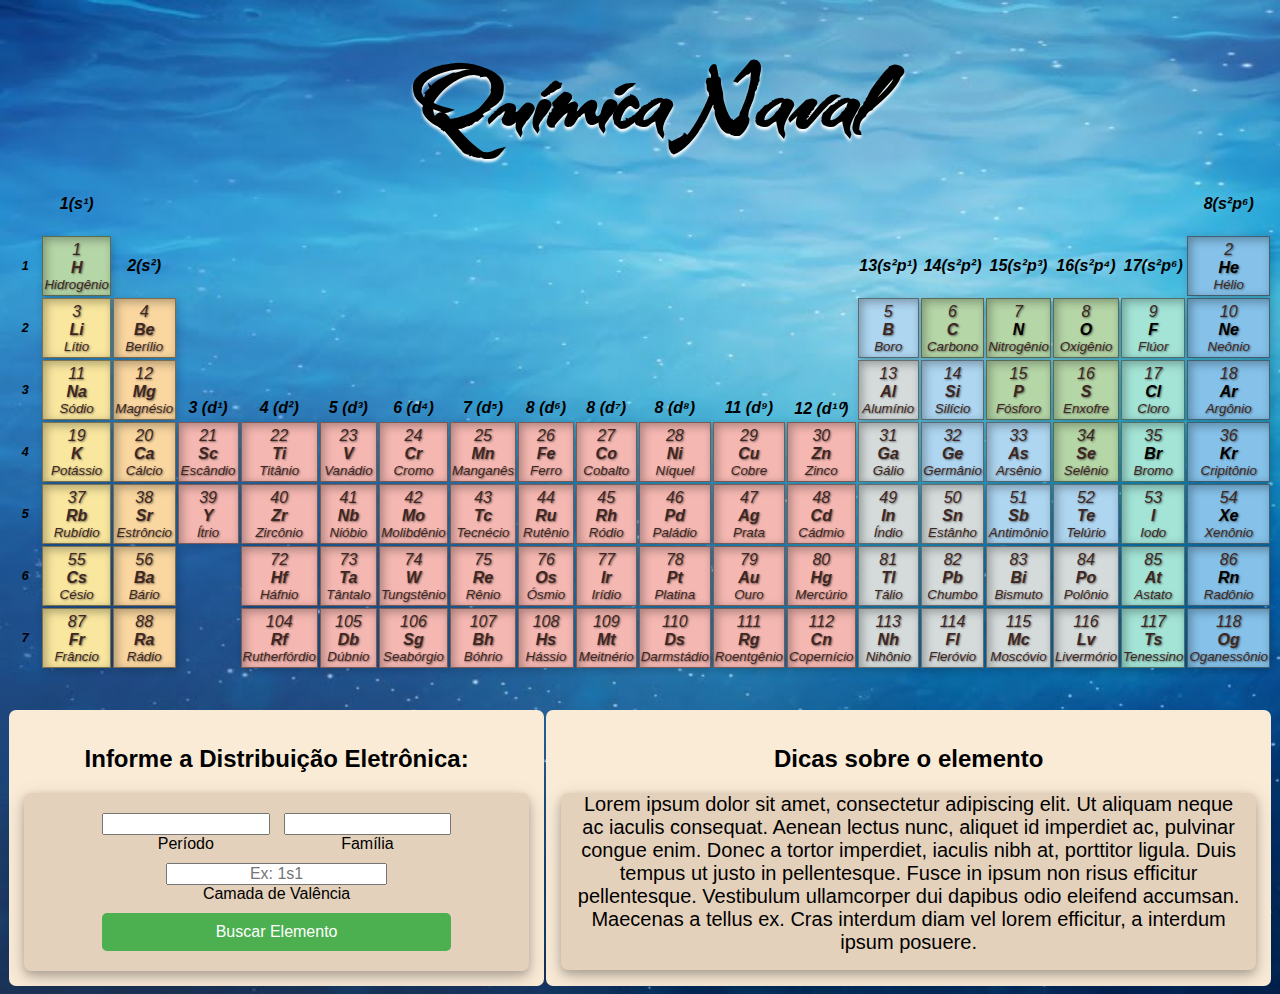
==== index.html @ 726f7382 "Química Naval" ====
<html lang="pt-br">

<head>
  <title>Tabela Periódica</title>
  <link rel="stylesheet" href="style.css" />
  <script src="script.js"></script>
  <meta charset="UTF-8" />
  <link rel="shortcut icon" href="favicon.png" type="image/x-icon">
  <link rel="preconnect" href="https://fonts.googleapis.com">
  <link rel="preconnect" href="https://fonts.gstatic.com" crossorigin>
  <link href="https://fonts.googleapis.com/css2?family=Kolker+Brush&display=swap" rel="stylesheet">
</head>

<body>
  <h1>Química Naval</h1>
  <div z">
    <table>
      <tr>
        <td></td>
        <td style="color: black">
          <b class="Family text-center">1(s¹)</b>
        </td>
        <td></td>
        <td></td>
        <td></td>
        <td></td>
        <td></td>
        <td></td>
        <td></td>
        <td></td>
        <td></td>
        <td></td>
        <td></td>
        <td></td>
        <td></td>
        <td></td>
        <td></td>
        <td></td>
        <td style="color: black">
          <b class="Family text-center">8(s²p⁶)</b>
        </td>
      </tr>

      <tr>
        <td style="color: black">
          <small class="periodNumbers"><sub>1</sub></small>
        </td>
        <td class="nao-metais tdBorder" data-period="1" data-group="1" data-valence="1s1">
          <span class="text-center">1</span>
          <b class="text-center">H</b>
          <small class="text-center">Hidrogênio</small>
        </td>
        <td style="color: black">
          <b class="Family text-center">2(s²)</b>
        </td>
        <td></td>
        <td></td>
        <td></td>
        <td></td>
        <td></td>
        <td></td>
        <td></td>
        <td></td>
        <td></td>
        <td></td>
        <td style="color: black">
          <b class="Family text-center">13(s²p¹)</b>
        </td>
        <td style="color: black">
          <b class="Family text-center">14(s²p²)</b>
        </td>
        <td style="color: black">
          <b class="Family text-center">15(s²p³)</b>
        </td>
        <td style="color: black">
          <b class="Family text-center">16(s²p⁴)</b>
        </td>
        <td style="color: black">
          <b class="Family text-center">17(s²p⁶)</b>
        </td>
        <td class="gases-nobres tdBorder" data-period="1" data-group="18" data-valence="1s2">
          <span class="text-center">2</span>
          <b style="color: black" class="text-center">He</b>
          <small class="text-center">Hélio</small>
        </td>
      </tr>

      <tr>
        <td style="color: black">
          <small class="periodNumbers"><sub>2</sub></small>
        </td>
        <td class="metais-alcalinos tdBorder" data-period="2" data-group="1" data-valence="2s1">
          <span class="text-center">3</span>
          <b class="text-center">Li</b>
          <small class="text-center">Lítio</small>
        </td>
        <td class="metais-alcalino-terrosos tdBorder" data-period="2" data-group="2" data-valence="2s2">
          <span class="text-center">4</span>
          <b class="text-center">Be</b>
          <small class="text-center">Berílio</small>
        </td>
        <td></td>
        <td></td>
        <td></td>
        <td></td>
        <td></td>
        <td></td>
        <td></td>
        <td></td>
        <td></td>
        <td></td>
        <td class="semimetais tdBorder" data-period="2" data-group="13" data-valence="2s2 2p1">
          <span class="text-center">5</span>
          <b class="text-center">B</b>
          <small class="text-center">Boro</small>
        </td>
        <td class="nao-metais tdBorder" data-period="2" data-group="14" data-valence="2s2 2p2">
          <span class="text-center">6</span>
          <b class="text-center">C</b>
          <small class="text-center">Carbono</small>
        </td>
        <td class="nao-metais tdBorder" data-period="2" data-group="15" data-valence="2s2 2p3">
          <span class="text-center">7</span>
          <b style="color: black" class="text-center"">N</b>
            <small class=" text-center">Nitrogênio</small>
        </td>
        <td class="nao-metais tdBorder" data-period="2" data-group="16" data-valence="2s2 2p4">
          <span class="text-center">8</span>
          <b style="color: black" class="text-center">O</b>
          <small class="text-center">Oxigênio</small>
        </td>
        <td class="halogenios tdBorder" data-period="2" data-group="17" data-valence="2s2 2p5">
          <span class="text-center">9</span>
          <b style="color: black" class="text-center">F</b>
          <small class="text-center">Flúor</small>
        </td>
        <td class="gases-nobres tdBorder" data-period="2" data-group="18" data-valence="2s2 2p6">
          <span class="text-center">10</span>
          <b style="color: black" class="text-center">Ne</b>
          <small class="text-center">Neônio</small>
        </td>
      </tr>

      <tr>
        <td style="color: black">
          <small class="periodNumbers"><sub>3</sub></small>
        </td>
        <td class="metais-alcalinos tdBorder" data-period="3" data-group="1"" data-valence=" 3s1">
          <span class=" text-center">11</span>
          <b class="text-center">Na</b> <small class="text-center">Sódio</small>
        </td>
        <td class="metais-alcalino-terrosos tdBorder" data-period="3" data-group="2"" data-valence=" 3s2">
          <span class=" text-center">12</span>
          <b class="text-center">Mg</b> <small class="text-center">Magnésio</small>
        </td>
        <td style="color: black">
          <b class="Family text-center"><br /><br />3 (d¹)</b>
        </td>
        <td style="color: black">
          <b class="Family text-center"><br /><br />4 (d²)</b>
        </td>
        <td style="color: black">
          <b class="Family text-center"><br /><br />5 (d³)</b>
        </td>
        <td style="color: black">
          <b class="Family text-center"><br /><br />6 (d⁴)</b>
        </td>
        <td style="color: black">
          <b class="Family text-center"><br /><br />7 (d⁵)</b>
        </td>
        <td style="color: black">
          <b class="Family text-center"><br /><br />8 (d⁶)</b>
        </td>
        <td style="color: black">
          <b class="Family text-center"><br /><br />8 (d⁷)</b>
        </td>
        <td style="color: black">
          <b class="Family text-center"><br /><br />8 (d⁸)</b>
        </td>
        <td style="color: black">
          <b class="Family text-center"><br /><br />11 (d⁹)</b>
        </td>
        <td style="color: black">
          <b class="Family text-center"><br /><br />12 (d¹⁰)</b>
        </td>
        <td class="outros-metais tdBorder" data-period="3" data-group="13" data-valence="3s2 3p1">
          <span class="text-center">13</span>
          <b class="text-center">Al</b> <small class="text-center">Alumínio</small>
        </td>
        <td class="semimetais tdBorder" data-period="3" data-group="14" data-valence="3s2 3p2">
          <span class="text-center">14</span>
          <b class="text-center">Si</b> <small class="text-center">Silício</small>
        </td>
        <td class="nao-metais tdBorder" data-period="3" data-group="15" data-valence="3s2 3p3">
          <span class="text-center">15</span>
          <b class="text-center">P</b> <small class="text-center">Fósforo</small>
        </td>
        <td class="nao-metais tdBorder" data-period="3" data-group="16" data-valence="3s2 3p4">
          <span class="text-center">16</span>
          <b class="text-center">S</b> <small class="text-center">Enxofre</small>
        </td>
        <td class="halogenios tdBorder" data-period="3" data-group="17" data-valence="3s2 3p5">
          <span class="text-center">17</span>
          <b style="color: black" class="text-center">Cl</b>
          <small class="text-center">Cloro</small>
        </td>
        <td class="gases-nobres tdBorder" data-period="3" data-group="18" data-valence="3s2 3p6">
          <span class="text-center">18</span>
          <b style="color: black" class="text-center">Ar</b>
          <small class="text-center">Argônio</small>
        </td>
      </tr>

      <tr>
        <td style="color: black">
          <small class="periodNumbers"><sub>4</sub></small>
        </td>
        <td class="metais-alcalinos tdBorder" data-period="4" data-group="1" data-valence="4s1">
          <span class="text-center">19</span>
          <b class="text-center">K</b> <small class="text-center">Potássio</small>
        </td>
        <td class="metais-alcalino-terrosos tdBorder" data-period="4" data-group="2" data-valence="4s2">
          <span class="text-center">20</span>
          <b class="text-center">Ca</b> <small class="text-center">Cálcio</small>
        </td>
        <td class="metais-de-transicao tdBorder" data-period="4" data-group="3" data-valence="3d1 4s2">
          <span class="text-center">21</span>
          <b class="text-center">Sc</b> <small class="text-center">Escândio</small>
        </td>
        <td class="metais-de-transicao tdBorder" data-period="4" data-group="4" data-valence="3d2 4s2">
          <span class="text-center">22</span>
          <b class="text-center">Ti</b> <small class="text-center">Titânio</small>
        </td>
        <td class="metais-de-transicao tdBorder" data-period="4" data-group="5" data-valence="3d3 4s2">
          <span class="text-center">23</span>
          <b class="text-center">V</b> <small class="text-center">Vanádio</small>
        </td>
        <td class="metais-de-transicao tdBorder" data-period="4" data-group="6" data-valence="3d4 4s2">
          <span class="text-center">24</span>
          <b class="text-center">Cr</b> <small class="text-center">Cromo</small>
        </td>
        <td class="metais-de-transicao tdBorder" data-period="4" data-group="7" data-valence="3d5 4s2">
          <span class="text-center">25</span>
          <b class="text-center">Mn</b> <small class="text-center">Manganês</small>
        </td>
        <td class="metais-de-transicao tdBorder" data-period="4" data-group="8" data-valence="3d6 4s2">
          <span class="text-center">26</span>
          <b class="text-center">Fe</b> <small class="text-center">Ferro</small>
        </td>
        <td class="metais-de-transicao tdBorder" data-period="4" data-group="9" data-valence="3d7 4s2">
          <span class="text-center">27</span>
          <b class="text-center">Co</b> <small class="text-center">Cobalto</small>
        </td>
        <td class="metais-de-transicao tdBorder" data-period="4" data-group="10" data-valence="3d8 4s2">
          <span class="text-center">28</span>
          <b class="text-center">Ni</b> <small class="text-center">Níquel</small>
        </td>
        <td class="metais-de-transicao tdBorder" data-period="4" data-group="11" data-valence="3d9 4s2">
          <span class="text-center">29</span>
          <b class="text-center">Cu</b> <small class="text-center">Cobre</small>
        </td>
        <td class="metais-de-transicao tdBorder" data-period="4" data-group="12" data-valence="3d10 4s2">
          <span class="text-center">30</span>
          <b class="text-center">Zn</b> <small class="text-center">Zinco</small>
        </td>
        <td class="outros-metais tdBorder" data-period="4" data-group="13" data-valence="4s2 4p1">
          <span class="text-center">31</span>
          <b class="text-center">Ga</b> <small class="text-center">Gálio</small>
        </td>
        <td class="semimetais tdBorder" data-period="4" data-group="14" data-valence="4s2 4p2">
          <span class="text-center">32</span>
          <b class="text-center">Ge</b> <small class="text-center">Germânio</small>
        </td>
        <td class="semimetais tdBorder" data-period="4" data-group="15" data-valence="4s2 4p3">
          <span class="text-center">33</span>
          <b class="text-center">As</b> <small class="text-center">Arsênio</small>
        </td>
        <td class="nao-metais tdBorder" data-period="4" data-group="16" data-valence="4s2 4p4">
          <span class="text-center">34</span>
          <b class="text-center">Se</b> <small class="text-center">Selênio</small>
        </td>
        <td class="halogenios tdBorder" data-period="4" data-group="17" data-valence="4s2 4p5">
          <span class="text-center">35</span>
          <b style="color: black" class="text-center">Br</b>
          <small class="text-center">Bromo</small>
        </td>
        <td class="gases-nobres tdBorder" data-period="4" data-group="18" data-valence="4s2 4p6">
          <span class="text-center">36</span>
          <b style="color: black" class="text-center">Kr</b>
          <small class="text-center">Cripitônio</small>
        </td>
      </tr>

      <tr>
        <td style="color: black">
          <small class="periodNumbers"><sub>5</sub></small>
        </td>
        <td class="metais-alcalinos tdBorder" data-period="5" data-group="1" data-valence="5s1">
          <span class="text-center">37</span>
          <b class="text-center">Rb</b> <small class="text-center">Rubídio</small>
        </td>
        <td class="metais-alcalino-terrosos tdBorder" data-period="5" data-group="2" data-valence="5s2">
          <span class="text-center">38</span>
          <b class="text-center">Sr</b> <small class="text-center">Estrôncio</small>
        </td>
        <td class="metais-de-transicao tdBorder" data-period="5" data-group="3" data-valence="4d1 5s2">
          <span class="text-center">39</span>
          <b class="text-center">Y</b> <small class="text-center">Ítrio</small>
        </td>
        <td class="metais-de-transicao tdBorder" data-period="5" data-group="4" data-valence="4d2 5s2">
          <span class="text-center">40</span>
          <b class="text-center">Zr</b> <small class="text-center">Zircônio</small>
        </td>
        <td class="metais-de-transicao tdBorder" data-period="5" data-group="5" data-valence="4d4 5s1">
          <span class="text-center">41</span>
          <b class="text-center">Nb</b> <small class="text-center">Nióbio</small>
        </td>
        <td class="metais-de-transicao tdBorder" data-period="5" data-group="6" data-valence="4d5 5s2">
          <span class="text-center">42</span>
          <b class="text-center">Mo</b>
          <small class="text-center">Molibdênio</small>
        </td>
        <td class="metais-de-transicao tdBorder" data-period="5" data-group="7" data-valence="4d7 5s2">
          <span class="text-center">43</span>
          <b class="text-center">Tc</b> <small class="text-center">Tecnécio</small>
        </td>
        <td class="metais-de-transicao tdBorder" data-period="5" data-group="8" data-valence="4d7 5s1">
          <span class="text-center">44</span>
          <b class="text-center">Ru</b> <small class="text-center">Rutênio</small>
        </td>
        <td class="metais-de-transicao tdBorder" data-period="5" data-group="9" data-valence="4d8 5s1">
          <span class="text-center">45</span>
          <b class="text-center">Rh</b> <small class="text-center">Ródio</small>
        </td>
        <td class="metais-de-transicao tdBorder" data-period="5" data-group="10" data-valence="4d10">
          <span class="text-center">46</span>
          <b class="text-center">Pd</b> <small class="text-center">Paládio</small>
        </td>
        <td class="metais-de-transicao tdBorder" data-period="5" data-group="11" data-valence="4d10 5s1">
          <span class="text-center">47</span>
          <b class="text-center">Ag</b> <small class="text-center">Prata</small>
        </td>
        <td class="metais-de-transicao tdBorder" data-period="5" data-group="12" data-valence="4d10 5s2">
          <span class="text-center">48</span>
          <b class="text-center">Cd</b> <small class="text-center">Cádmio</small>
        </td>
        <td class="outros-metais tdBorder" data-period="5" data-group="13" data-valence="5s2 5p1">
          <span class="text-center">49</span>
          <b class="text-center">In</b> <small class="text-center">Índio</small>
        </td>
        <td class="outros-metais tdBorder" data-period="5" data-group="14" data-valence="5s2 5p2">
          <span class="text-center">50</span>
          <b class="text-center">Sn</b> <small class="text-center">Estânho</small>
        </td>
        <td class="semimetais tdBorder" data-period="5" data-group="15" data-valence="5s2 5p3">
          <span class="text-center">51</span>
          <b class="text-center">Sb</b> <small class="text-center">Antimônio</small>
        </td>
        <td class="semimetais tdBorder" data-period="5" data-group="16" data-valence="5s2 5p4">
          <span class="text-center">52</span>
          <b class="text-center">Te</b> <small class="text-center">Telúrio</small>
        </td>
        <td class="halogenios tdBorder" data-period="5" data-group="17" data-valence="5s2 5p5">
          <span class="text-center">53</span>
          <b class="text-center">I</b> <small class="text-center">Iodo</small>
        </td>
        <td class="gases-nobres tdBorder" data-period="5" data-group="18" data-valence="5s2 5p6">
          <span class="text-center">54</span>
          <b style="color: black" class="text-center">Xe</b>
          <small class="text-center">Xenônio</small>
        </td>
      </tr>

      <tr>
        <td style="color: black">
          <small class="periodNumbers"><sub>6</sub></small>
        </td>
        <td class="metais-alcalinos tdBorder" data-period="6" data-group="1" data-valence="6s1">
          <span class="text-center">55</span>
          <b class="text-center">Cs</b> <small class="text-center">Césio</small>
        </td>
        <td class="metais-alcalino-terrosos tdBorder" data-period="6" data-group="2" data-valence="6s2">
          <span class="text-center">56</span>
          <b class="text-center">Ba</b> <small class="text-center">Bário</small>
        </td>
        <td>
        </td>
        <td class="metais-de-transicao tdBorder" data-period="6" data-group="4" data-valence="5d1 6s2">
          <span class="text-center">72</span>
          <b class="text-center">Hf</b> <small class="text-center">Háfnio</small>
        </td>
        <td class="metais-de-transicao tdBorder" data-period="6" data-group="5" data-valence="5d3 6s2">
          <span class="text-center">73</span>
          <b class="text-center">Ta</b> <small class="text-center">Tântalo</small>
        </td>
        <td class="metais-de-transicao tdBorder" data-period="6" data-group="6" data-valence="5d4 6s2">
          <span class="text-center">74</span>
          <b class="text-center">W</b> <small class="text-center">Tungstênio</small>
        </td>
        <td class="metais-de-transicao tdBorder" data-period="6" data-group="7" data-valence="5d5 6s2">
          <span class="text-center">75</span>
          <b class="text-center">Re</b> <small class="text-center">Rênio</small>
        </td>
        <td class="metais-de-transicao tdBorder" data-period="6" data-group="8" data-valence="5d6 6s2">
          <span class="text-center">76</span>
          <b class="text-center">Os</b> <small class="text-center">Ósmio</small>
        </td>
        <td class="metais-de-transicao tdBorder" data-period="6" data-group="9" data-valence="5d7 6s2">
          <span class="text-center">77</span>
          <b class="text-center">Ir</b> <small class="text-center">Irídio</small>
        </td>
        <td class="metais-de-transicao tdBorder" data-period="6" data-group="10" data-valence="5d9 6s1">
          <span class="text-center">78</span>
          <b class="text-center">Pt</b> <small class="text-center">Platina</small>
        </td>
        <td class="metais-de-transicao tdBorder" data-period="6" data-group="11" data-valence="5d10 6s1">
          <span class="text-center">79</span>
          <b class="text-center">Au</b> <small class="text-center">Ouro</small>
        </td>
        <td class="metais-de-transicao tdBorder" data-period="6" data-group="12" data-valence="5d10 6s2">
          <span class="text-center">80</span>
          <b class="text-center">Hg</b>
          <small class="text-center">Mercúrio</small>
        </td>
        <td class="outros-metais tdBorder" data-period="6" data-group="13" data-valence="6s2 6p1">
          <span class="text-center">81</span>
          <b class="text-center">Tl</b> <small class="text-center">Tálio</small>
        </td>
        <td class="outros-metais tdBorder" data-period="6" data-group="14" data-valence="6s2 6p2">
          <span class="text-center">82</span>
          <b class="text-center">Pb</b> <small class="text-center">Chumbo</small>
        </td>
        <td class="outros-metais tdBorder" data-period="6" data-group="15" data-valence="6s2 6p3">
          <span class="text-center">83</span>
          <b class="text-center">Bi</b> <small class="text-center">Bismuto</small>
        </td>
        <td class="outros-metais tdBorder" data-period="6" data-group="16" data-valence="6s2 6p4">
          <span class="text-center">84</span>
          <b class="text-center">Po</b> <small class="text-center">Polônio</small>
        </td>
        <td class="halogenios tdBorder" data-period="6" data-group="17" data-valence="6s2 6p5">
          <span class="text-center">85</span>
          <b class="text-center">At</b> <small class="text-center">Astato</small>
        </td>
        <td class="gases-nobres tdBorder" data-period="6" data-group="18" data-valence="6s2 6p6">
          <span class="text-center">86</span>
          <b style="color: black" class="text-center">Rn</b>
          <small class="text-center">Radônio</small>
        </td>
      </tr>

      <tr>
        <td style="color: black">
          <small class="periodNumbers"><sub>7</sub></small>
        </td>
        <td class="metais-alcalinos tdBorder" data-period="7" data-group="1" data-valence="7s1">
          <span class=" text-center">87</span>
          <b class="text-center">Fr</b> <small class="text-center">Frâncio</small>
        </td>
        <td class="metais-alcalino-terrosos tdBorder" data-period="7" data-group="2" data-valence="7s2">
          <span class=" text-center">88</span>
          <b class="text-center">Ra</b> <small class="text-center">Rádio</small>
        </td>
        <td>
        </td>
        <td class="metais-de-transicao tdBorder" data-period="7" data-group="4" data-valence="6d2 7s2">
          <span class=" text-center">104</span>
          <b class="text-center">
            Rf
          </b>
          <small class="text-center">Rutherfórdio</small>
        </td>
        <td class="metais-de-transicao tdBorder" data-period="7" data-group="5" data-valence="6d3 7s2">
          <span class=" text-center">105</span>
          <b class="text-center">
            Db
          </b>
          <small class="text-center">Dúbnio</small>
        </td>
        <td class="metais-de-transicao tdBorder" data-period="7" data-group="6" data-valence="6d4 7s2">
          <span class=" text-center">106</span>
          <b class="text-center">
            Sg
          </b>
          <small class="text-center">Seabórgio</small>
        </td>
        <td class="metais-de-transicao tdBorder" data-period="7" data-group="7" data-valence="6d5 7s2">
          <span class=" text-center">107</span>
          <b class="text-center">
            Bh
          </b>
          <small class="text-center">Bóhrio</small>
        </td>
        <td class="metais-de-transicao tdBorder" data-period="7" data-group="8" data-valence="6d6 7s2">
          <span class=" text-center">108</span>
          <b class="text-center">
            Hs
          </b>
          <small class="text-center">Hássio</small>
        </td>
        <td class="metais-de-transicao tdBorder" data-period="7" data-group="9" data-valence="6d7 7s2">
          <span class=" text-center">109</span>
          <b class="text-center">
            Mt
          </b>
          <small class="text-center">Meitnério</small>
        </td>
        <td class="metais-de-transicao tdBorder" data-period="7" data-group="10" data-valence="6d8 7s2">
          <span class="text-center">110</span>
          <b class="text-center">
            Ds
          </b>
          <small class="text-center">Darmstádio</small>
        </td>
        <td class="metais-de-transicao tdBorder" data-period="7" data-group="11" data-valence="6d9 7s2">
          <span class="text-center">111</span>
          <b class="text-center">
            Rg
          </b>
          <small class="text-center">Roentgênio</small>
        </td>
        <td class="metais-de-transicao tdBorder" data-period="7" data-group="12" data-valence="6d10 7s2">
          <span class="text-center">112</span>
          <b class="text-center">
            Cn
          </b>
          <small class="text-center">Copernício</small>
        </td>
        <td class="outros-metais tdBorder" data-period="7" data-group="13" data-valence="7s2 7p1">
          <span class="text-center">113</span>
          <b class="text-center">
            Nh
          </b>
          <small class="text-center">Nihônio</small>
        </td>
        <td class="outros-metais tdBorder" data-period="7" data-group="14" data-valence="7s2 7p2">
          <span class="text-center">114</span>
          <b class="text-center">
            Fl
          </b>
          <small class="text-center">Fleróvio</small>
        </td>
        <td class="outros-metais tdBorder" data-period="7" data-group="15" data-valence="7s2 7p3">
          <span class="text-center">115</span>
          <b class="text-center">
            Mc
          </b>
          <small class="text-center">Moscóvio</small>
        </td>
        <td class="outros-metais tdBorder" data-period="7" data-group="16" data-valence="7s2 7p4">
          <span class="text-center">116</span>
          <b class="text-center">
            Lv
          </b>
          <small class="text-center">Livermório</small>
        </td>
        <td class="halogenios tdBorder" data-period="7" data-group="17" data-valence="7s2 7p5">
          <span class="text-center">117</span>
          <b class="text-center">
            Ts
          </b>
          <small class="text-center">Tenessino</small>
        </td>
        <td class="gases-nobres tdBorder" data-period="7" data-group="18" data-valence="7s2 7p6">
          <span class="text-center">118</span>
          <b class="text-center">
            Og
          </b>
          <small class="text-center">Oganessônio</small>
        </td>
      </tr>
    </table>
  </div>

  <div id="cardsInfo">
    <div id="putElement">
      <h2>Informe a Distribuição Eletrônica:</h2>
      <div id="internPut">
        <div id="putConfirm">
          <div id="putDE">
            <div id="putRow">
              <div>
                <input type="text" id="input-period" />
                <p class="pMargin">Período</p>
              </div>
              <div>
                <input type="text" id="input-group" />
                <p class="pMargin">Família</p>
              </div>
            </div>
            <div>
              <input type="text" id="input-valence" placeholder="Ex: 1s1" class="inputValence">
              <p class="pMargin">Camada de Valência</p>
            </div>
            <input type="submit" id="search-element" value="Buscar Elemento">
          </div>
        </div>
      </div>
    </div>


    <div id="ElementTips">
      <h2>Dicas sobre o elemento</h2>
      <div id="internTip">
        Lorem ipsum dolor sit amet, consectetur adipiscing elit. Ut aliquam
        neque ac iaculis consequat. Aenean lectus nunc, aliquet id imperdiet
        ac, pulvinar congue enim. Donec a tortor imperdiet, iaculis nibh at,
        porttitor ligula. Duis tempus ut justo in pellentesque. Fusce in ipsum
        non risus efficitur pellentesque. Vestibulum ullamcorper dui dapibus
        odio eleifend accumsan. Maecenas a tellus ex. Cras interdum diam vel
        lorem efficitur, a interdum ipsum posuere.
      </div>
    </div>
  </div>
  </div>
</body>

</html>
---- style.css ----
body {
  background-color: azure;
  background-image: url(fundoMar.jpg);
  background-repeat: no-repeat;
  background-size: cover;
}

table {
  display: flex;
  flex-direction: row;
  justify-content: center;
  padding-bottom: 40px;
}

h1 {
  font-family: "Kolker Brush", serif;
  font-size: 130px;
  text-align: center;
  padding-top: 20px;
  margin: 0px;
  text-shadow: 0px 3px 3px white;
}

td {
  width: 60px;
  height: 60px;
  font-family: "Garamond", "Georgia", serif;
  /* Fonte clássica */
  font-style: italic;
  color: #3E2723;
  /* Marrom escuro para imitar tinta antiga */
}

.tdBorder {
  border: 1px solid rgba(0, 0, 0, 0.5);
  /* Bordas sutis */
  box-shadow: inset 3px 3px 10px rgba(0, 0, 0, 0.3),
    /* Sombra interna */
    2px 2px 8px rgba(0, 0, 0, 0.2);
  /* Sombra externa */
  font-family: "Garamond", "Georgia", serif;
  /* Fonte clássica */
  font-style: italic;
  color: #3E2723;
  /* Marrom escuro para imitar tinta antiga */
  text-shadow: 1px 1px 2px rgba(0, 0, 0, 0.5);
  transition: transform 0.3s ease-in-out;
}

#cardsInfo {
  display: flex;
  flex-direction: row;
  justify-content: space-around;
  font-family: "Franklin Gothic Medium", "Arial Narrow", Arial, sans-serif;
}

#putElement {
  background-color: antiquewhite;
  display: flex;
  flex-direction: column;
  justify-content: center;
  padding: 15px;
  width: 40%;
  border-radius: 7px;
  text-align: center;
}


#ElementTips {
  background-color: antiquewhite;
  padding: 15px;
  width: 55%;
  border-radius: 7px;
  text-align: center;
}


#internPut {
  background-color: rgb(228, 209, 187);
  display: flex;
  flex-direction: row;
  justify-content: space-around;
  align-items: center;
  padding: 20px;
  box-shadow: 0 4px 8px 0 rgba(0, 0, 0, 0.2), 0 6px 20px 0 rgba(0, 0, 0, 0.19);
  border-radius: 7px;
}

#internTip {
  background-color: rgb(228, 209, 187);
  font-family: "Gill Sans", "Gill Sans MT", Calibri, "Trebuchet MS", sans-serif;
  height: 72%;
  font-size: 20px;
  box-shadow: 0 4px 8px 0 rgba(0, 0, 0, 0.2), 0 6px 20px 0 rgba(0, 0, 0, 0.19);
  border-radius: 7px;
  padding: 0px 10px 0px 10px;
  align-items: center;
}

#putConfirm {
  display: flex;
  flex-direction: column;
  justify-content: space-around;
  height: 100%;
  width: 75%;
}

input {
  height: 45%;
  width: 100%;
  box-sizing: border-box;
  padding: 5px;
  font-size: 16px;
}

#putDE {
  display: flex;
  flex-direction: column;
  align-items: center;
  width: 100%;
}

#putRow {
  display: flex;
  justify-content: space-between;
  width: 100%;
}

#putRow div {
  width: 48%;
  text-align: center;
}

.inputValence {
  width: 100%;
  text-align: center;
}

#search-element {
  width: 100%;
  padding: 10px;
  background-color: #4CAF50;
  color: white;
  border: none;
  cursor: pointer;
  border-radius: 5px;
  font-size: 16px;
  text-align: center;
}

#search-element:hover {
  background-color: #45a049;
}

.Family {
  font-family: "Gill Sans", "Gill Sans MT", Calibri, "Trebuchet MS", sans-serif;
}

.highlight {
  background-color: rgb(0, 255, 0) !important;
  border: 1px solid black;
}

.SetCenter {
  text-align: center;
}

.text-center {
  display: block;
  text-align: center;
  font-family: Arial, Helvetica, sans-serif;
}

.periodNumbers {
  font-weight: bold;
  font-family: 'Lucida Sans', 'Lucida Sans Regular', 'Lucida Grande', 'Lucida Sans Unicode', Geneva, Verdana, sans-serif;
  display: flex;
  flex-direction: row;
  justify-content: center;
  font-size: 15px;
}

.inputValence {
  width: 100%;
  text-align: center;
}

.pMargin {
  margin: 0px;
  text-align: center;
}

.nao-metais { background: #B5D6A7; } /* Verde pastel */
.metais-alcalinos { background: #F9E79F; } /* Amarelo pastel */
.metais-alcalino-terrosos { background: #FAD7A0; } /* Laranja pastel */
.semimetais { background: #AED6F1; } /* Azul claro pastel */
.halogenios { background: #A3E4D7; } /* Verde água pastel */
.gases-nobres { background: #85C1E9; } /* Azul pastel */
.outros-metais { background: #D5DBDB; } /* Cinza azulado pastel */
.metais-de-transicao { background: #F5B7B1; } /* Rosa pastel */
.lantanideos { background: #D2B4DE; } /* Roxo pastel */
.actinideos { background: #D7BDE2; } /*Lilás pastel */
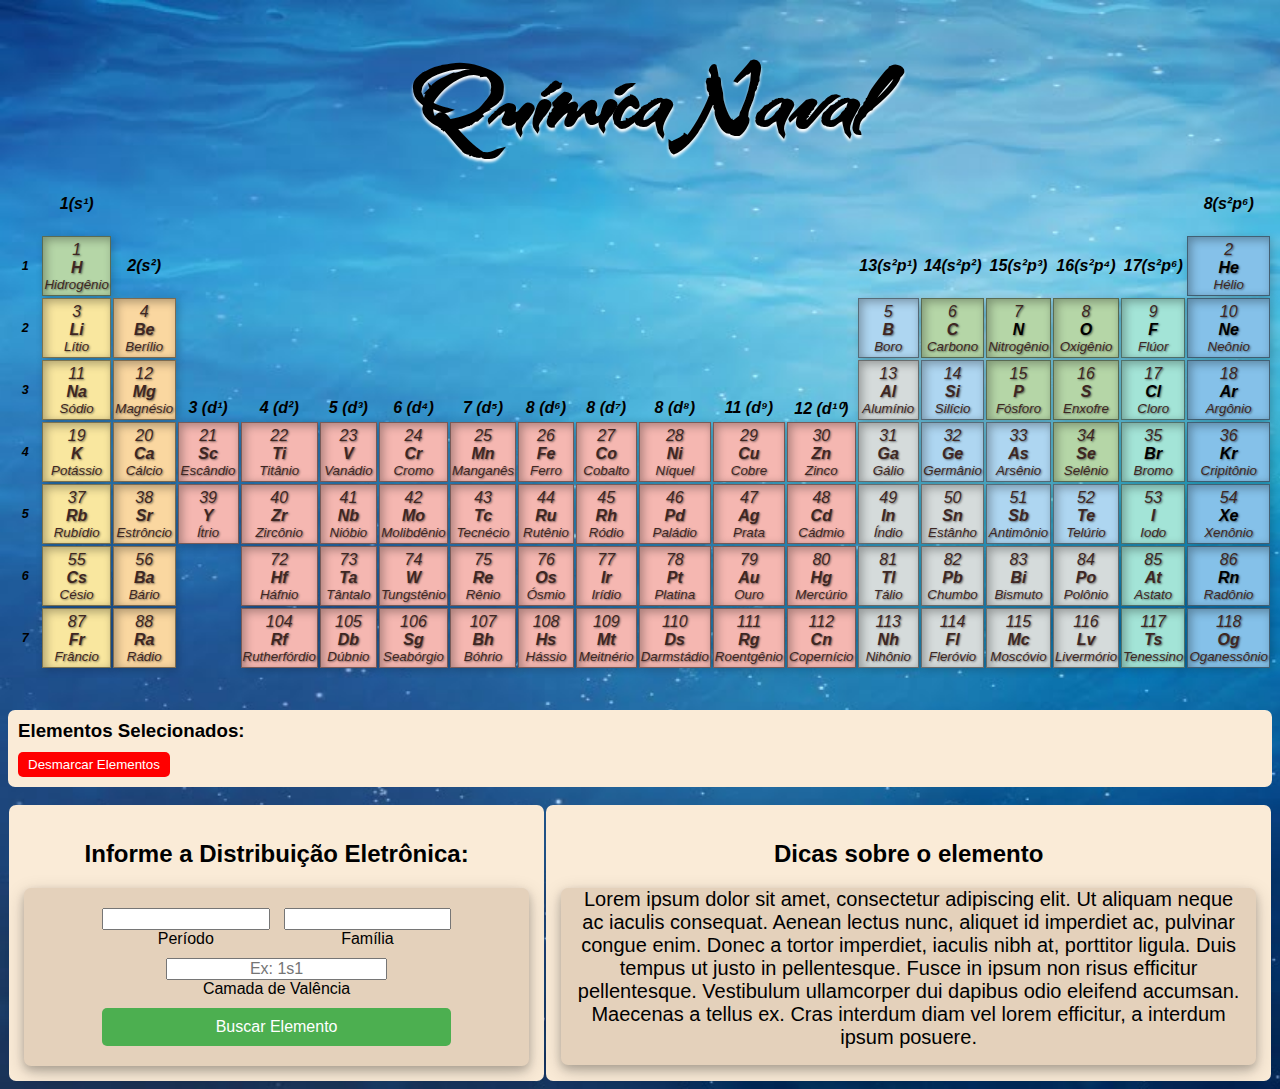
==== commit 3ea87747: "Mostrar elementos selecionados e botão para desmarcá-los" ====
--- a/index.html
+++ b/index.html
@@ -571,6 +571,14 @@
       </tr>
     </table>
   </div>
+  <div id="selecionados">
+    <div id="selecionados-topo">
+        <h3>Elementos Selecionados:</h3>
+        <p id="selecionados-nomes"></p>
+    </div>
+    <button id="limpar-selecao">Desmarcar Elementos</button>
+</div>
+<br>
 
   <div id="cardsInfo">
     <div id="putElement">
--- a/style.css
+++ b/style.css
@@ -190,13 +190,105 @@
   text-align: center;
 }
 
-.nao-metais { background: #B5D6A7; } /* Verde pastel */
-.metais-alcalinos { background: #F9E79F; } /* Amarelo pastel */
-.metais-alcalino-terrosos { background: #FAD7A0; } /* Laranja pastel */
-.semimetais { background: #AED6F1; } /* Azul claro pastel */
-.halogenios { background: #A3E4D7; } /* Verde água pastel */
-.gases-nobres { background: #85C1E9; } /* Azul pastel */
-.outros-metais { background: #D5DBDB; } /* Cinza azulado pastel */
-.metais-de-transicao { background: #F5B7B1; } /* Rosa pastel */
-.lantanideos { background: #D2B4DE; } /* Roxo pastel */
-.actinideos { background: #D7BDE2; } /*Lilás pastel */+.nao-metais {
+  background: #B5D6A7; /* Verde pastel */
+  cursor: pointer;
+}
+
+.metais-alcalinos {
+  background: #F9E79F; /* Amarelo pastel */
+  cursor: pointer;
+}
+
+.metais-alcalino-terrosos {
+  background: #FAD7A0; /* Laranja pastel */
+  cursor: pointer;
+}
+
+.semimetais {
+  background: #AED6F1; /* Azul claro pastel */
+  cursor: pointer;
+}
+
+.halogenios {
+  background: #A3E4D7; /* Verde água pastel */
+  cursor: pointer;
+}
+
+.gases-nobres {
+  background: #85C1E9; /* Azul pastel */
+  cursor: pointer;
+}
+
+.outros-metais {
+  background: #D5DBDB;
+  cursor: pointer; /* Cinza azulado pastel */
+}
+
+.metais-de-transicao {
+  background: #F5B7B1; /* Rosa pastel */
+  cursor: pointer;
+}
+
+.lantanideos {
+  background: #D2B4DE; /* Roxo pastel */
+  cursor: pointer;
+}
+
+.actinideos {
+  background: #D7BDE2; /* Lilás pastel */
+  cursor: pointer;
+}
+
+.nao-metais.destaque,
+.metais-alcalinos.destaque,
+.metais-alcalino-terrosos.destaque,
+.semimetais.destaque,
+.halogenios.destaque,
+.gases-nobres.destaque,
+.outros-metais.destaque,
+.metais-de-transicao.destaque,
+.lantanideos.destaque,
+.actinideos.destaque {
+  background-color: yellow; 
+  border: 1px solid red;
+}
+
+#selecionados {
+  display: flex;
+  flex-direction: column; 
+  align-items: start; 
+  font-family: "Franklin Gothic Medium", "Arial Narrow", Arial, sans-serif;
+  background-color: antiquewhite;
+  padding: 10px;
+  width: auto;
+  border-radius: 7px;
+}
+
+#selecionados-topo {
+  display: flex;
+  align-items: center; 
+  gap: 10px; 
+}
+
+#selecionados h3 {
+  margin: 0;
+}
+
+#selecionados-nomes {
+  margin: 0; 
+}
+
+#limpar-selecao {
+  margin-top: 10px; 
+  background-color: red;
+  color: white;
+  border: none;
+  padding: 5px 10px;
+  border-radius: 5px;
+  cursor: pointer;
+}
+
+#limpar-selecao:hover {
+  background-color: darkred;
+}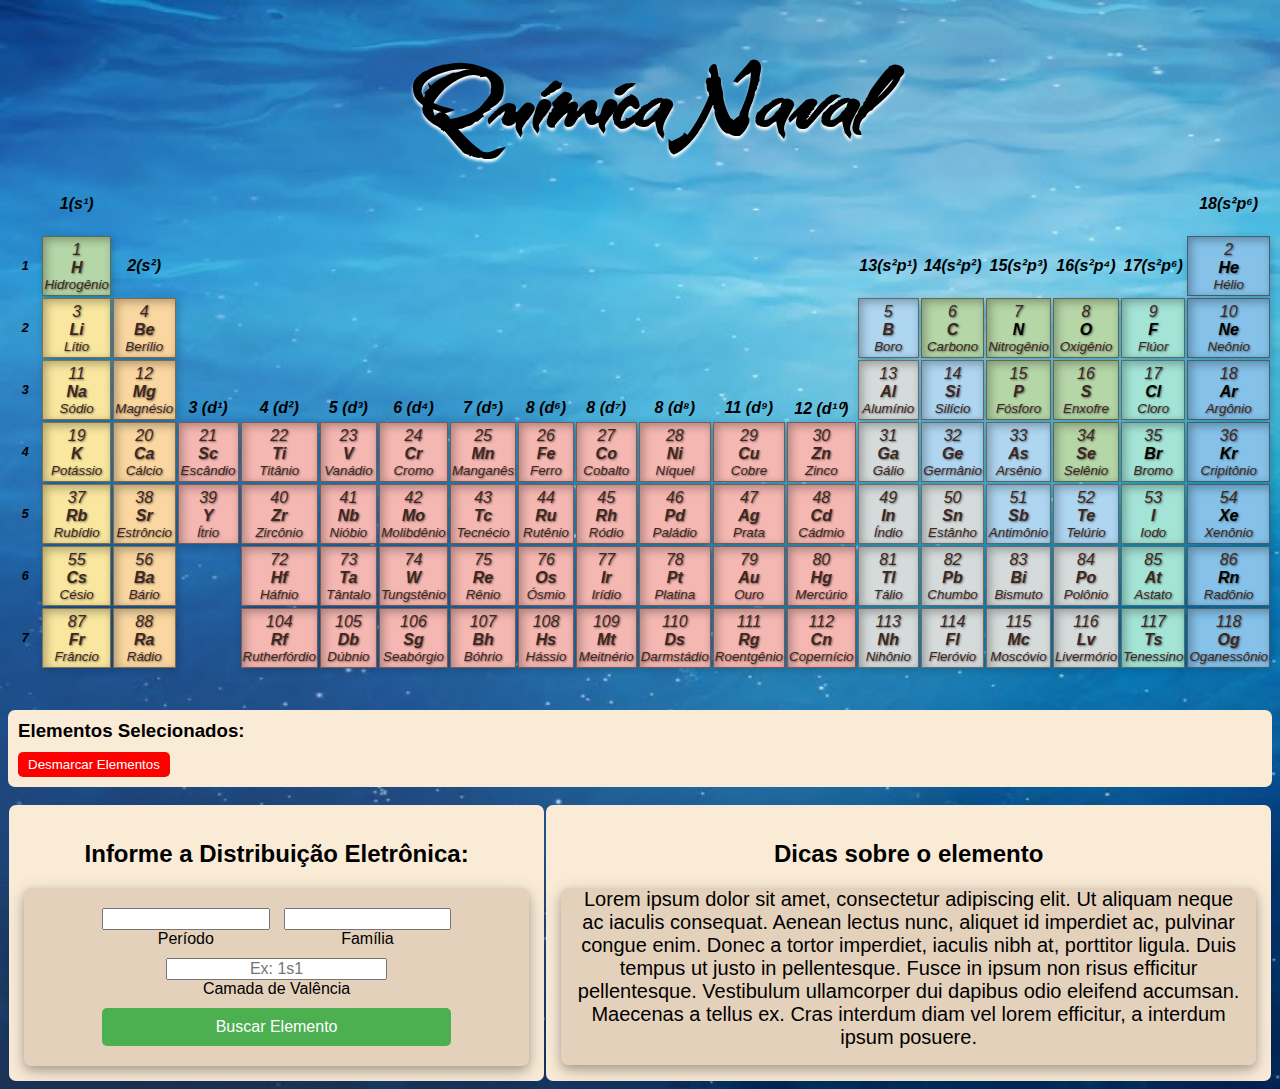
==== commit 921c6906: "Código JS mais limpo e fluido" ====
--- a/index.html
+++ b/index.html
@@ -13,7 +13,7 @@
 
 <body>
   <h1>Química Naval</h1>
-  <div z">
+  <div>
     <table>
       <tr>
         <td></td>
@@ -37,7 +37,7 @@
         <td></td>
         <td></td>
         <td style="color: black">
-          <b class="Family text-center">8(s²p⁶)</b>
+          <b class="Family text-center">18(s²p⁶)</b>
         </td>
       </tr>
 
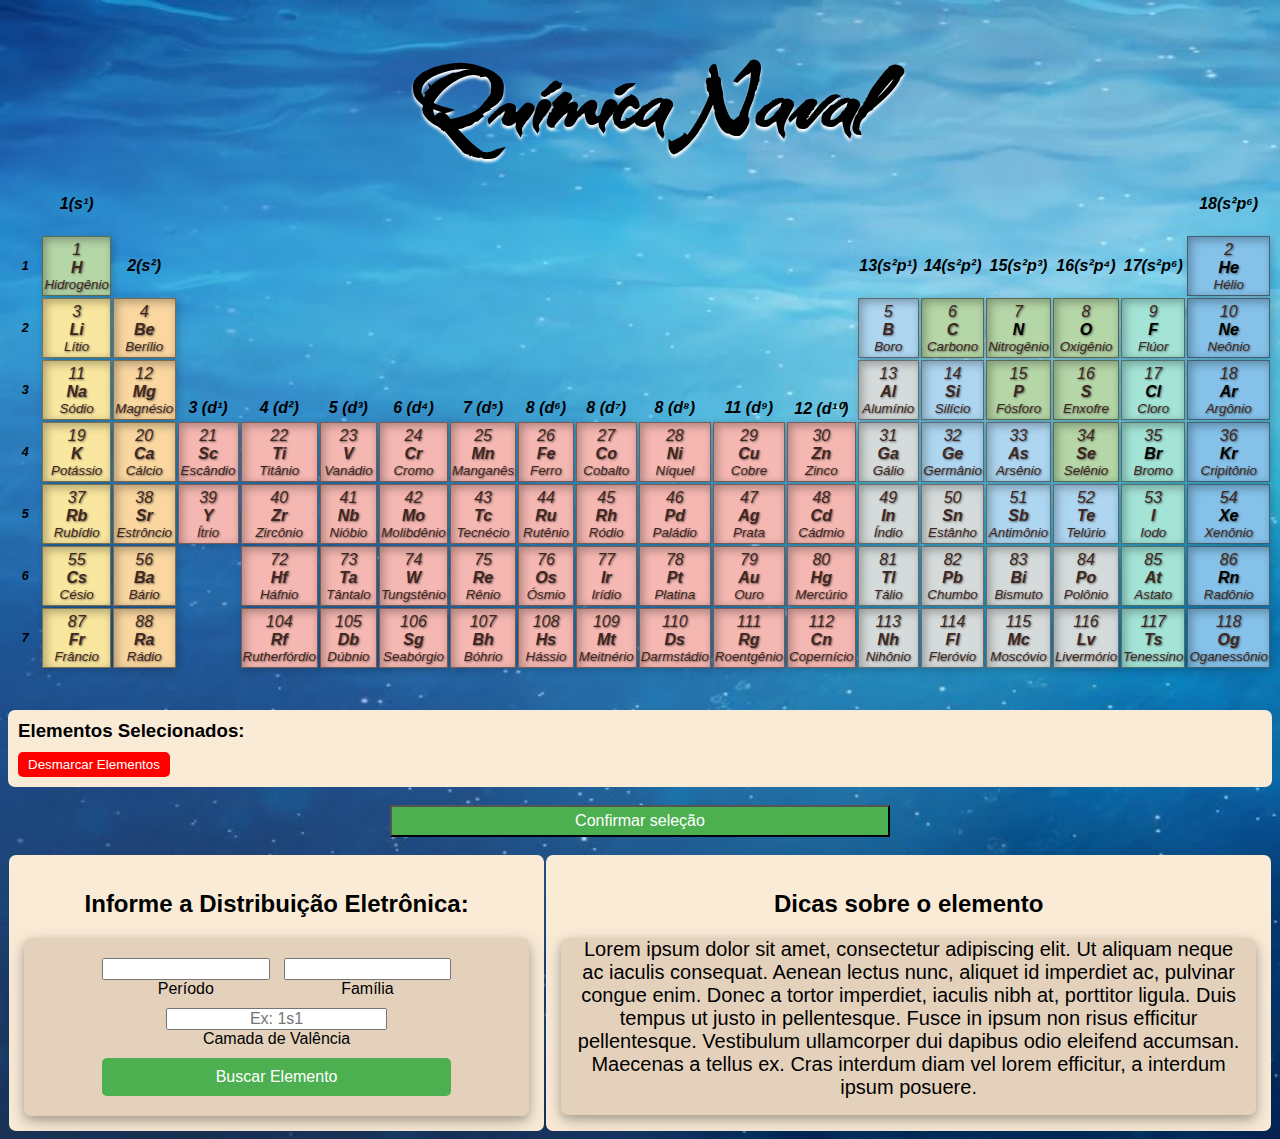
==== commit 86d9e41d: "Função de confirmar os elementos e desativar input e botão" ====
--- a/index.html
+++ b/index.html
@@ -577,7 +577,11 @@
         <p id="selecionados-nomes"></p>
     </div>
     <button id="limpar-selecao">Desmarcar Elementos</button>
-</div>
+  </div>
+  <br>
+  <div id="inputConfirm">
+    <input type="submit" id="confirm-selection" value="Confirmar seleção">
+  </div>
 <br>
 
   <div id="cardsInfo">
--- a/style.css
+++ b/style.css
@@ -161,6 +161,11 @@
   border: 1px solid black;
 }
 
+.finalSelection {
+  background-color: rgb(3, 197, 3) !important;
+  border: 1px solid black;
+}
+
 .SetCenter {
   text-align: center;
 }
@@ -191,52 +196,62 @@
 }
 
 .nao-metais {
-  background: #B5D6A7; /* Verde pastel */
+  background: #B5D6A7;
+  /* Verde pastel */
   cursor: pointer;
 }
 
 .metais-alcalinos {
-  background: #F9E79F; /* Amarelo pastel */
+  background: #F9E79F;
+  /* Amarelo pastel */
   cursor: pointer;
 }
 
 .metais-alcalino-terrosos {
-  background: #FAD7A0; /* Laranja pastel */
+  background: #FAD7A0;
+  /* Laranja pastel */
   cursor: pointer;
 }
 
 .semimetais {
-  background: #AED6F1; /* Azul claro pastel */
+  background: #AED6F1;
+  /* Azul claro pastel */
   cursor: pointer;
 }
 
 .halogenios {
-  background: #A3E4D7; /* Verde água pastel */
+  background: #A3E4D7;
+  /* Verde água pastel */
   cursor: pointer;
 }
 
 .gases-nobres {
-  background: #85C1E9; /* Azul pastel */
+  background: #85C1E9;
+  /* Azul pastel */
   cursor: pointer;
 }
 
 .outros-metais {
   background: #D5DBDB;
-  cursor: pointer; /* Cinza azulado pastel */
+  cursor: pointer;
+  /* Cinza azulado pastel */
 }
 
 .metais-de-transicao {
-  background: #F5B7B1; /* Rosa pastel */
+  background: #F5B7B1;
+  /* Rosa pastel */
   cursor: pointer;
 }
 
 .lantanideos {
-  background: #D2B4DE; /* Roxo pastel */
+  background: #D2B4DE;
+  /* Roxo pastel */
   cursor: pointer;
 }
 
 .actinideos {
-  background: #D7BDE2; /* Lilás pastel */
+  background: #D7BDE2;
+  /* Lilás pastel */
   cursor: pointer;
 }
 
@@ -250,14 +265,14 @@
 .metais-de-transicao.destaque,
 .lantanideos.destaque,
 .actinideos.destaque {
-  background-color: yellow; 
+  background-color: yellow;
   border: 1px solid red;
 }
 
 #selecionados {
   display: flex;
-  flex-direction: column; 
-  align-items: start; 
+  flex-direction: column;
+  align-items: start;
   font-family: "Franklin Gothic Medium", "Arial Narrow", Arial, sans-serif;
   background-color: antiquewhite;
   padding: 10px;
@@ -267,8 +282,8 @@
 
 #selecionados-topo {
   display: flex;
-  align-items: center; 
-  gap: 10px; 
+  align-items: center;
+  gap: 10px;
 }
 
 #selecionados h3 {
@@ -276,11 +291,11 @@
 }
 
 #selecionados-nomes {
-  margin: 0; 
+  margin: 0;
 }
 
 #limpar-selecao {
-  margin-top: 10px; 
+  margin-top: 10px;
   background-color: red;
   color: white;
   border: none;
@@ -291,4 +306,35 @@
 
 #limpar-selecao:hover {
   background-color: darkred;
-}+}
+
+#limpar-selecao:disabled {
+  background-color: rgb(138, 46, 46) !important; /* Força a cor correta */
+  cursor: not-allowed !important; /* Garante que o cursor seja alterado */
+  color: cadetblue !important;
+  border: 1px solid #aaa !important;
+  opacity: 0.7 !important;
+}
+
+#inputConfirm {
+  display: flex;
+  justify-content: center;
+}
+
+#inputConfirm input {
+  background-color: #4CAF50;
+  width: 500px;
+  cursor: pointer;
+  color:white;
+}
+
+#inputConfirm input:hover{
+  background-color: #45a148;
+  width: 500px;
+  color: rgb(227, 223, 223);
+}
+
+#inputConfirm input:disabled{
+  cursor: not-allowed;
+  background-color: #4CAF50;
+}
